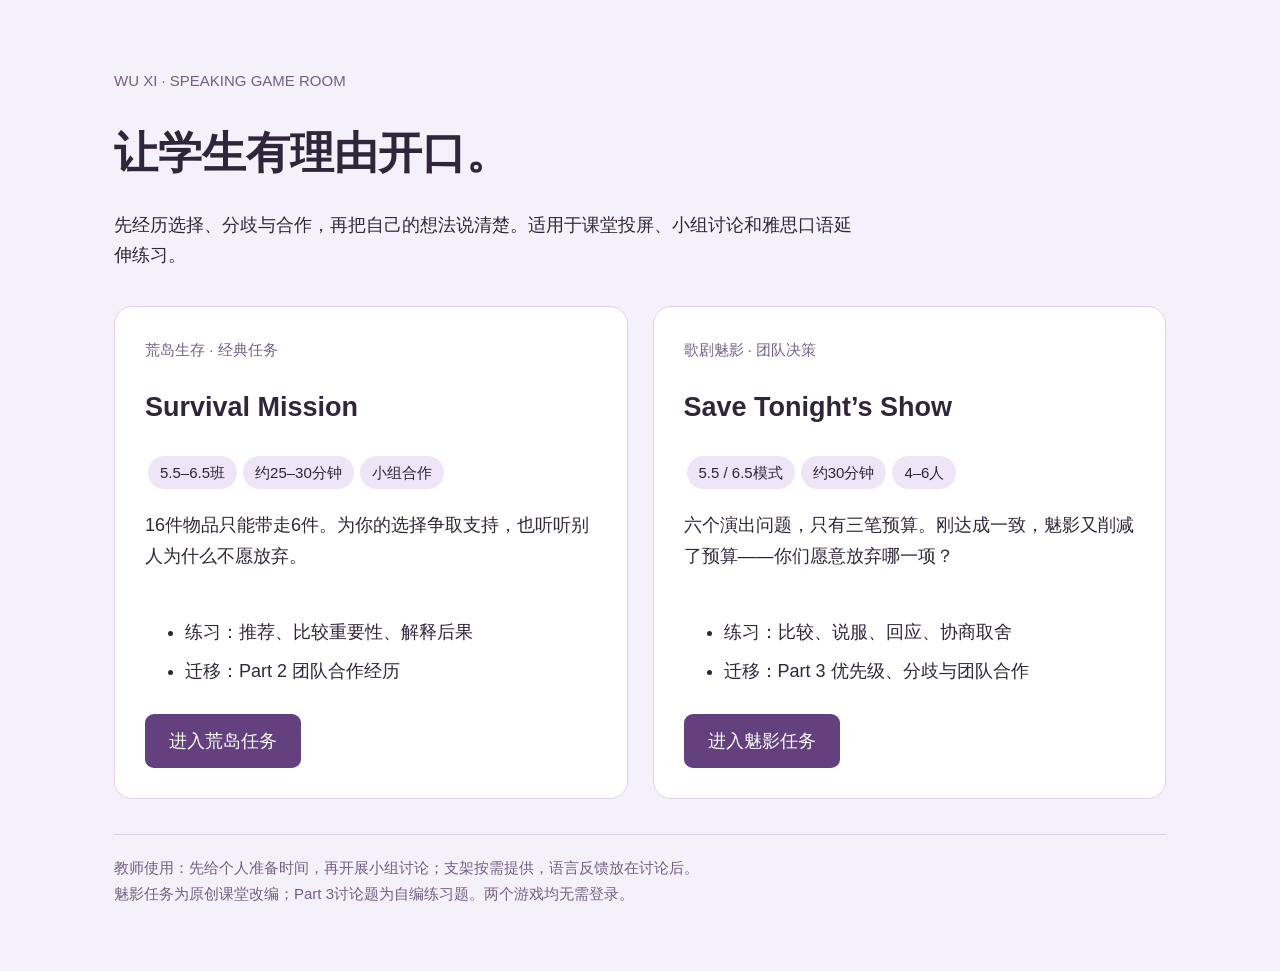
==== games/index.html @ 5cc78c78 "Publish Phantom discussion game and speaking games directory" ====
<!doctype html><html lang="zh-CN"><meta charset="utf-8"><meta name="viewport" content="width=device-width,initial-scale=1"><title>吴曦的口语游戏库</title><style>*{box-sizing:border-box}body{margin:0;background:#f5f1fa;color:#30263b;font:18px/1.7 Arial,"Microsoft YaHei",sans-serif}main{max-width:1100px;margin:auto;padding:65px 24px}small{color:#735f86}h1{font-size:44px;line-height:1.25}h2{font-size:27px}p{max-width:750px}.grid{display:grid;grid-template-columns:repeat(2,1fr);gap:25px;margin:35px 0}article{background:white;border:1px solid #ddd2e9;border-radius:18px;padding:30px;display:flex;flex-direction:column}span{display:inline-block;background:#eee5f7;border-radius:20px;padding:4px 12px;font-size:15px;margin:3px}a{display:inline-block;background:#64417e;color:white;padding:12px 24px;border-radius:9px;text-decoration:none;margin-top:auto;align-self:flex-start}li{margin:9px 0}footer{font-size:15px;color:#735f86;border-top:1px solid #ddd2e9;padding-top:20px}@media(max-width:700px){.grid{grid-template-columns:1fr}h1{font-size:34px}main{padding:35px 18px}}</style><main><small>WU XI · SPEAKING GAME ROOM</small><h1>让学生有理由开口。</h1><p>先经历选择、分歧与合作，再把自己的想法说清楚。适用于课堂投屏、小组讨论和雅思口语延伸练习。</p><section class="grid"><article><small>荒岛生存 · 经典任务</small><h2>Survival Mission</h2><div><span>5.5–6.5班</span><span>约25–30分钟</span><span>小组合作</span></div><p>16件物品只能带走6件。为你的选择争取支持，也听听别人为什么不愿放弃。</p><ul><li>练习：推荐、比较重要性、解释后果</li><li>迁移：Part 2 团队合作经历</li></ul><a href="../">进入荒岛任务</a></article><article><small>歌剧魅影 · 团队决策</small><h2>Save Tonight’s Show</h2><div><span>5.5 / 6.5模式</span><span>约30分钟</span><span>4–6人</span></div><p>六个演出问题，只有三笔预算。刚达成一致，魅影又削减了预算——你们愿意放弃哪一项？</p><ul><li>练习：比较、说服、回应、协商取舍</li><li>迁移：Part 3 优先级、分歧与团队合作</li></ul><a href="../phantom/">进入魅影任务</a></article></section><footer>教师使用：先给个人准备时间，再开展小组讨论；支架按需提供，语言反馈放在讨论后。<br>魅影任务为原创课堂改编；Part 3讨论题为自编练习题。两个游戏均无需登录。</footer></main></html>
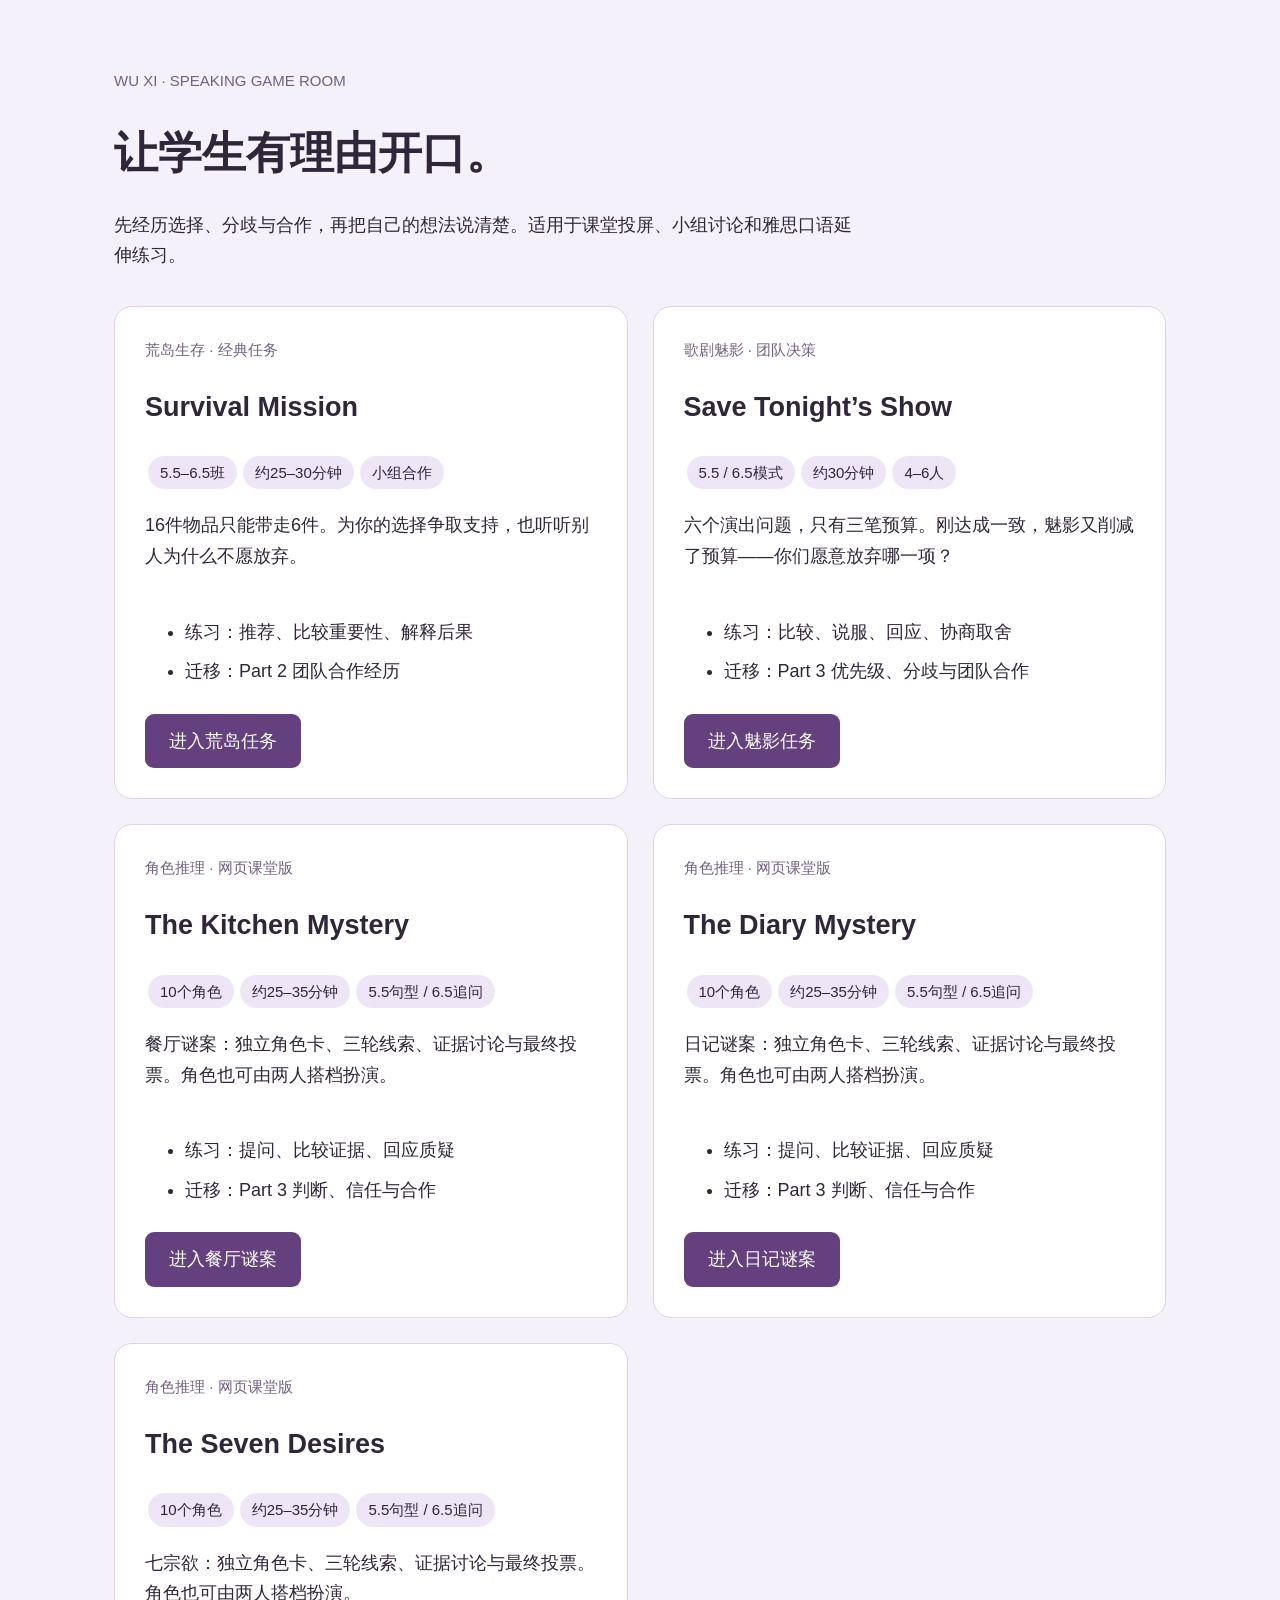
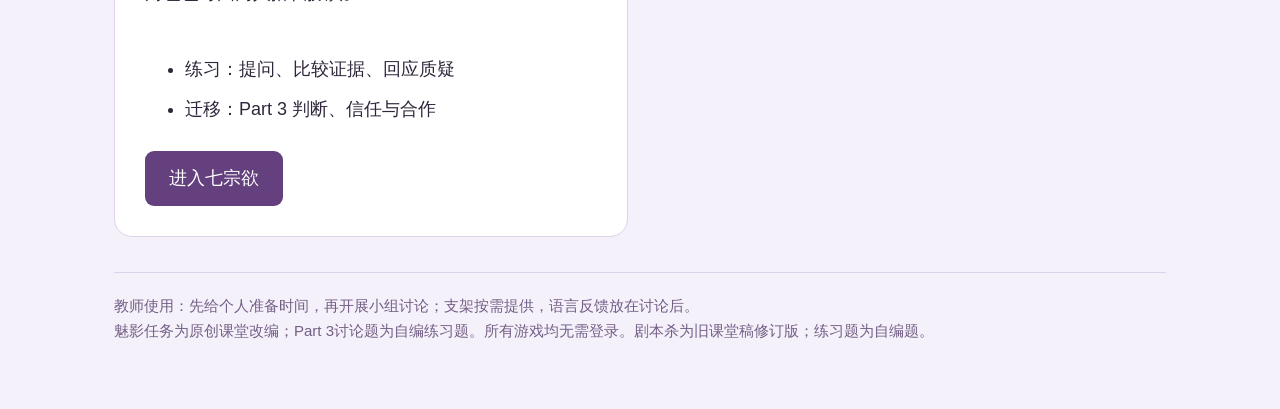
==== commit 69f6567e: "Add three classroom mystery web games with role links and staged clues" ====
--- a/games/index.html
+++ b/games/index.html
@@ -1 +1 @@
-<!doctype html><html lang="zh-CN"><meta charset="utf-8"><meta name="viewport" content="width=device-width,initial-scale=1"><title>吴曦的口语游戏库</title><style>*{box-sizing:border-box}body{margin:0;background:#f5f1fa;color:#30263b;font:18px/1.7 Arial,"Microsoft YaHei",sans-serif}main{max-width:1100px;margin:auto;padding:65px 24px}small{color:#735f86}h1{font-size:44px;line-height:1.25}h2{font-size:27px}p{max-width:750px}.grid{display:grid;grid-template-columns:repeat(2,1fr);gap:25px;margin:35px 0}article{background:white;border:1px solid #ddd2e9;border-radius:18px;padding:30px;display:flex;flex-direction:column}span{display:inline-block;background:#eee5f7;border-radius:20px;padding:4px 12px;font-size:15px;margin:3px}a{display:inline-block;background:#64417e;color:white;padding:12px 24px;border-radius:9px;text-decoration:none;margin-top:auto;align-self:flex-start}li{margin:9px 0}footer{font-size:15px;color:#735f86;border-top:1px solid #ddd2e9;padding-top:20px}@media(max-width:700px){.grid{grid-template-columns:1fr}h1{font-size:34px}main{padding:35px 18px}}</style><main><small>WU XI · SPEAKING GAME ROOM</small><h1>让学生有理由开口。</h1><p>先经历选择、分歧与合作，再把自己的想法说清楚。适用于课堂投屏、小组讨论和雅思口语延伸练习。</p><section class="grid"><article><small>荒岛生存 · 经典任务</small><h2>Survival Mission</h2><div><span>5.5–6.5班</span><span>约25–30分钟</span><span>小组合作</span></div><p>16件物品只能带走6件。为你的选择争取支持，也听听别人为什么不愿放弃。</p><ul><li>练习：推荐、比较重要性、解释后果</li><li>迁移：Part 2 团队合作经历</li></ul><a href="../">进入荒岛任务</a></article><article><small>歌剧魅影 · 团队决策</small><h2>Save Tonight’s Show</h2><div><span>5.5 / 6.5模式</span><span>约30分钟</span><span>4–6人</span></div><p>六个演出问题，只有三笔预算。刚达成一致，魅影又削减了预算——你们愿意放弃哪一项？</p><ul><li>练习：比较、说服、回应、协商取舍</li><li>迁移：Part 3 优先级、分歧与团队合作</li></ul><a href="../phantom/">进入魅影任务</a></article></section><footer>教师使用：先给个人准备时间，再开展小组讨论；支架按需提供，语言反馈放在讨论后。<br>魅影任务为原创课堂改编；Part 3讨论题为自编练习题。两个游戏均无需登录。</footer></main></html>+<!doctype html><html lang="zh-CN"><meta charset="utf-8"><meta name="viewport" content="width=device-width,initial-scale=1"><title>吴曦的口语游戏库</title><style>*{box-sizing:border-box}body{margin:0;background:#f5f1fa;color:#30263b;font:18px/1.7 Arial,"Microsoft YaHei",sans-serif}main{max-width:1100px;margin:auto;padding:65px 24px}small{color:#735f86}h1{font-size:44px;line-height:1.25}h2{font-size:27px}p{max-width:750px}.grid{display:grid;grid-template-columns:repeat(2,1fr);gap:25px;margin:35px 0}article{background:white;border:1px solid #ddd2e9;border-radius:18px;padding:30px;display:flex;flex-direction:column}span{display:inline-block;background:#eee5f7;border-radius:20px;padding:4px 12px;font-size:15px;margin:3px}a{display:inline-block;background:#64417e;color:white;padding:12px 24px;border-radius:9px;text-decoration:none;margin-top:auto;align-self:flex-start}li{margin:9px 0}footer{font-size:15px;color:#735f86;border-top:1px solid #ddd2e9;padding-top:20px}@media(max-width:700px){.grid{grid-template-columns:1fr}h1{font-size:34px}main{padding:35px 18px}}</style><main><small>WU XI · SPEAKING GAME ROOM</small><h1>让学生有理由开口。</h1><p>先经历选择、分歧与合作，再把自己的想法说清楚。适用于课堂投屏、小组讨论和雅思口语延伸练习。</p><section class="grid"><article><small>荒岛生存 · 经典任务</small><h2>Survival Mission</h2><div><span>5.5–6.5班</span><span>约25–30分钟</span><span>小组合作</span></div><p>16件物品只能带走6件。为你的选择争取支持，也听听别人为什么不愿放弃。</p><ul><li>练习：推荐、比较重要性、解释后果</li><li>迁移：Part 2 团队合作经历</li></ul><a href="../">进入荒岛任务</a></article><article><small>歌剧魅影 · 团队决策</small><h2>Save Tonight’s Show</h2><div><span>5.5 / 6.5模式</span><span>约30分钟</span><span>4–6人</span></div><p>六个演出问题，只有三笔预算。刚达成一致，魅影又削减了预算——你们愿意放弃哪一项？</p><ul><li>练习：比较、说服、回应、协商取舍</li><li>迁移：Part 3 优先级、分歧与团队合作</li></ul><a href="../phantom/">进入魅影任务</a></article><article><small>角色推理 · 网页课堂版</small><h2>The Kitchen Mystery</h2><div><span>10个角色</span><span>约25–35分钟</span><span>5.5句型 / 6.5追问</span></div><p>餐厅谜案：独立角色卡、三轮线索、证据讨论与最终投票。角色也可由两人搭档扮演。</p><ul><li>练习：提问、比较证据、回应质疑</li><li>迁移：Part 3 判断、信任与合作</li></ul><a href="../mystery/kitchen/">进入餐厅谜案</a></article><article><small>角色推理 · 网页课堂版</small><h2>The Diary Mystery</h2><div><span>10个角色</span><span>约25–35分钟</span><span>5.5句型 / 6.5追问</span></div><p>日记谜案：独立角色卡、三轮线索、证据讨论与最终投票。角色也可由两人搭档扮演。</p><ul><li>练习：提问、比较证据、回应质疑</li><li>迁移：Part 3 判断、信任与合作</li></ul><a href="../mystery/diary/">进入日记谜案</a></article><article><small>角色推理 · 网页课堂版</small><h2>The Seven Desires</h2><div><span>10个角色</span><span>约25–35分钟</span><span>5.5句型 / 6.5追问</span></div><p>七宗欲：独立角色卡、三轮线索、证据讨论与最终投票。角色也可由两人搭档扮演。</p><ul><li>练习：提问、比较证据、回应质疑</li><li>迁移：Part 3 判断、信任与合作</li></ul><a href="../mystery/desires/">进入七宗欲</a></article></section><footer>教师使用：先给个人准备时间，再开展小组讨论；支架按需提供，语言反馈放在讨论后。<br>魅影任务为原创课堂改编；Part 3讨论题为自编练习题。所有游戏均无需登录。剧本杀为旧课堂稿修订版；练习题为自编题。</footer></main></html>
